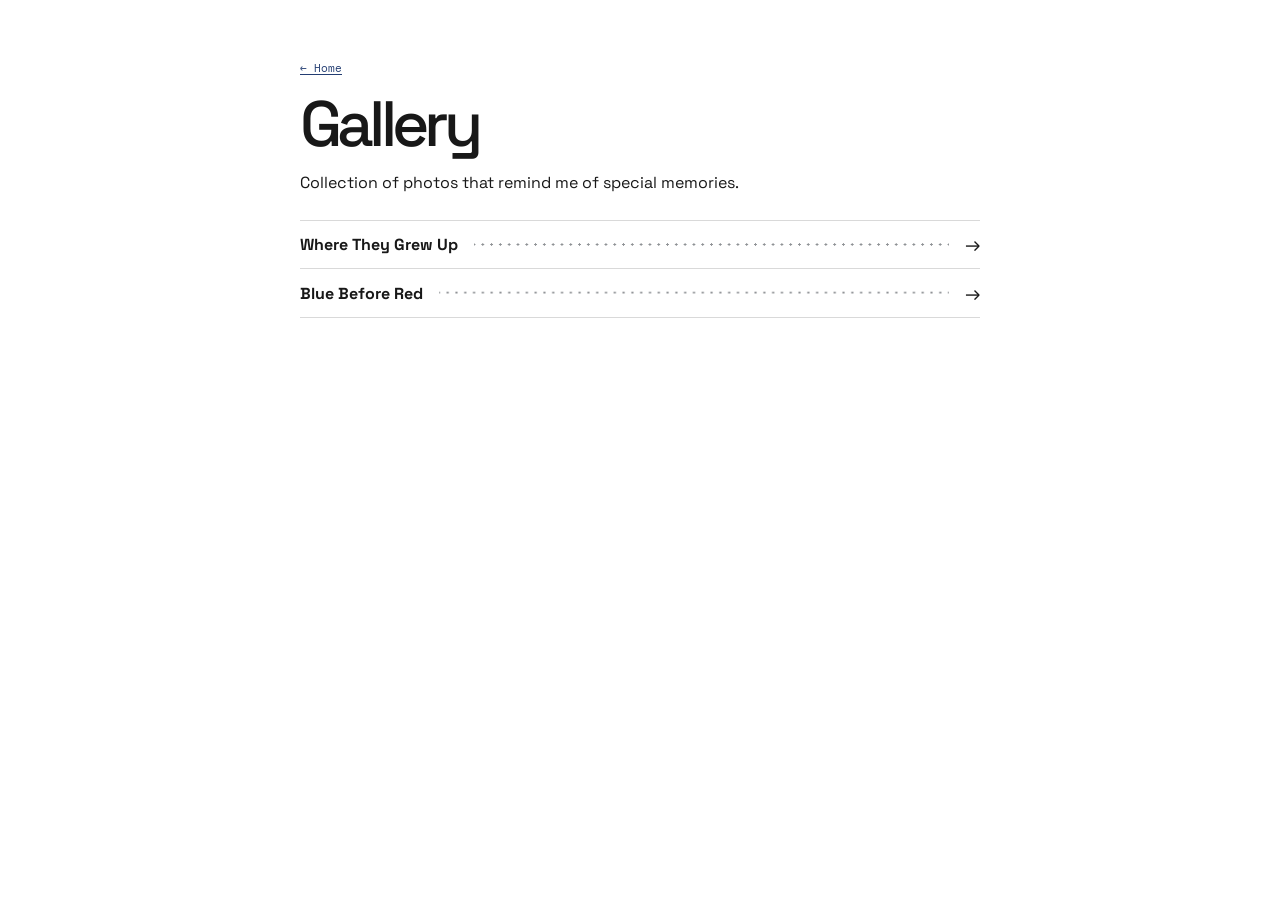
==== gallery.html @ bbd685ac "Gallery description change" ====
<!DOCTYPE html>
<html lang="en">

<head>
  <meta charset="UTF-8">
  <meta name="viewport" content="width=device-width, initial-scale=1.0">
  <title>Gallery | Bobo Lin</title>
  <link rel="icon" type="image/png" href="favicon.png">
  <link rel="apple-touch-icon" href="apple-touch-icon.png">
  <link rel="preconnect" href="https://fonts.googleapis.com">
  <link rel="preconnect" href="https://fonts.gstatic.com" crossorigin>
  <link
    href="https://fonts.googleapis.com/css2?family=Space+Grotesk:wght@400;500;600&family=Space+Mono:wght@400;700&display=swap"
    rel="stylesheet">
  <link rel="stylesheet" href="style.css">
</head>

<body>
  <main>
    <section class="gallery-content">
      <header class="gallery-header">
        <a class="back-link" href="index.html">&larr; Home</a>
        <h1 class="page-title">Gallery</h1>
      </header>

      <p class="gallery-intro">Collection of photos that remind me of special memories.</p>
      <nav class="gallery-list" aria-label="Photo collections">
        <a class="gallery-item" href="gallery/where-they-grew-up.html">
          <span class="gallery-item-title">Where They Grew Up</span>
          <span class="gallery-item-dots" aria-hidden="true"></span>
          <span class="gallery-item-arrow" aria-hidden="true">&rarr;</span>
        </a>
        <a class="gallery-item" href="gallery/blue-before-red.html">
          <span class="gallery-item-title">Blue Before Red</span>
          <span class="gallery-item-dots" aria-hidden="true"></span>
          <span class="gallery-item-arrow" aria-hidden="true">&rarr;</span>
        </a>
      </nav>
    </section>
  </main>
</body>

</html>
---- style.css ----
/* Minimal, readable, and intentionally unbranded. */
:root {
  --ink: #181818;
  --muted: #5f6368;
  --blue: #233d72;
  --line: #d9d9d9;
}

* { box-sizing: border-box; }

body {
  margin: 0;
  min-height: 100vh;
  background: #fff;
  color: var(--ink);
  font-family: "Space Grotesk", Arial, Helvetica, sans-serif;
  font-size: 16px;
}

main { padding: 3.5rem 1.5rem 5rem; }
.tab-content { display: none; }
.tab-content.active { display: block; }
.home-content { max-width: 680px; margin: 0 auto; }
.gallery-content { max-width: 680px; margin: 0 auto; }

.home-header {
  display: flex;
  align-items: baseline;
  justify-content: space-between;
  gap: 2rem;
  margin-bottom: 2.75rem;
}

.page-title {
  margin: 0;
  color: var(--ink);
  font-size: clamp(2.8rem, 7vw, 4rem);
  font-weight: 500;
  letter-spacing: -.075em;
  line-height: .9;
}

.social-links { display: flex; gap: .45rem; color: var(--muted); font-family: "Space Mono", monospace; font-size: .7rem; white-space: nowrap; }
a { color: var(--blue); text-decoration: underline; text-underline-offset: .14em; }
a:hover { color: #0e1e40; }
.gallery-link { font-weight: 500; white-space: nowrap; }
.gallery-link span { display: inline-block; transition: transform .15s ease; }
.gallery-link:hover span { transform: translateX(.2rem); }

.home-body {
  display: grid;
  grid-template-columns: minmax(0, 1fr) 154px;
  gap: 3rem;
  align-items: start;
}
.home-text p { margin: 0; line-height: 1.65; }
.home-text p + p { margin-top: 1rem; }

.sudoku-deco {
  display: grid;
  grid-template-columns: repeat(3, auto);
  gap: 2px;
  padding: 2px;
  background: var(--blue);
  width: fit-content;
  user-select: none;
}
.sudoku-box { display: grid; grid-template-columns: repeat(3, 16px); grid-template-rows: repeat(3, 16px); gap: 1px; background: #aaa; }
.sudoku-cell { display: grid; place-items: center; background: #fff; color: var(--blue); font: .58rem "Space Mono", monospace; transition: opacity .12s ease; }
.sudoku-caption { margin: .45rem 0 0; color: var(--muted); font-size: .68rem; line-height: 1.4; }

.previously { margin-top: 3rem; }
.section-label { margin: 0 0 .7rem; color: var(--blue); font-size: .9rem; font-weight: 700; }
.previously ul { margin: 0; padding: 0; list-style: none; }
.previously li { padding: .85rem 0; border-top: 1px solid var(--line); line-height: 1.5; }
.previously li:last-child { border-bottom: 1px solid var(--line); }
.date { display: inline-block; min-width: 118px; color: var(--muted); font-family: "Space Mono", monospace; font-size: .67rem; }
.role { font-weight: 700; }
.desc { color: #333; }
.stack { color: var(--muted); font-family: "Space Mono", monospace; font-size: .67rem; }

.gallery-header { margin-bottom: 1rem; }
.back-link { display: inline-block; margin-bottom: 1.25rem; font-family: "Space Mono", monospace; font-size: .7rem; }
.collection-nav { display: flex; align-items: center; justify-content: space-between; margin-bottom: 1.25rem; font-family: "Space Mono", monospace; font-size: .7rem; }
.gallery-intro { margin: 0 0 1.5rem; line-height: 1.65; }
.gallery-list { border-top: 1px solid var(--line); }
.gallery-item { display: grid; grid-template-columns: auto minmax(2rem, 1fr) auto; align-items: center; gap: 1rem; padding: .7rem 0; border-bottom: 1px solid var(--line); color: var(--ink); text-decoration: none; }
.gallery-item:hover { color: var(--blue); }
.gallery-item-title { display: block; }
.gallery-item-title { font-weight: 700; }
.gallery-item-dots { height: .7rem; background-image: radial-gradient(circle, var(--muted) 1px, transparent 1.2px); background-position: center; background-repeat: repeat-x; background-size: .55rem .7rem; opacity: .7; }
.gallery-item-meta, .collection-meta { color: var(--muted); font-size: .8rem; }
.gallery-item-meta, .collection-meta { font-family: "Space Mono", monospace; font-size: .67rem; }
.gallery-item-arrow { font-size: 1.2rem; }
.collection-header { margin-bottom: 1.5rem; }
.collection-meta { margin: 0 0 .65rem; }
.collection-header .page-title { margin-bottom: 1rem; }
.collection-intro { max-width: 34rem; margin: 0; color: var(--muted); line-height: 1.6; }
.photo-grid { display: grid; grid-template-columns: repeat(3, minmax(0, 1fr)); align-items: start; gap: .3rem; }
.blue-before-red-grid { align-items: start; }
.blue-before-red-grid .photo-column { display: grid; align-content: start; gap: .3rem; }
.photo-card, .photo-placeholder { display: block; width: 100%; min-height: 250px; margin: 0; overflow: hidden; border: 0; background: #f2f2ef; }
.photo-card { min-height: 0; }
.photo-card img { display: block; width: 100%; height: auto; }
.photo-card-wide { grid-column: span 2; }
.photo-card-crop { align-self: stretch; }
.photo-card-crop img { height: 100%; object-fit: cover; }
.photo-placeholder { display: grid; align-content: center; justify-items: center; gap: .4rem; color: var(--muted); font-family: "Space Mono", monospace; font-size: .7rem; }
.photo-placeholder::before { content: ""; width: 28px; height: 28px; border: 1px solid currentColor; opacity: .55; }
.photo-placeholder-tall { grid-row: span 2; min-height: 508px; }
.photo-placeholder-wide { grid-column: span 2; min-height: 310px; }

@media (max-width: 560px) {
  main { padding: 2.5rem 1.25rem 4rem; }
  .home-header { align-items: flex-start; flex-direction: column; gap: 1rem; margin-bottom: 2.25rem; }
  .home-body { grid-template-columns: 1fr; gap: 2rem; }
  .sudoku-col { width: 154px; }
  .gallery-item { grid-template-columns: auto minmax(2rem, 1fr) auto; gap: .6rem; }
  .gallery-item-meta { grid-column: 1; }
  .gallery-item-arrow { grid-column: auto; grid-row: auto; }
  .photo-grid { grid-template-columns: repeat(2, minmax(0, 1fr)); }
  .blue-before-red-grid { grid-template-columns: repeat(2, minmax(0, 1fr)); }
  .blue-before-red-grid .photo-column:last-child { grid-column: span 2; }
  .photo-card-wide, .photo-placeholder-tall, .photo-placeholder-wide { grid-column: auto; grid-row: auto; min-height: 320px; }
  .photo-card { min-height: 0; }
  .photo-card-wide { grid-column: span 2; }
  .photo-card-crop img { height: auto; }
  .date { display: block; margin-bottom: .2rem; }
  .previously { margin-top: 2.6rem; }
}
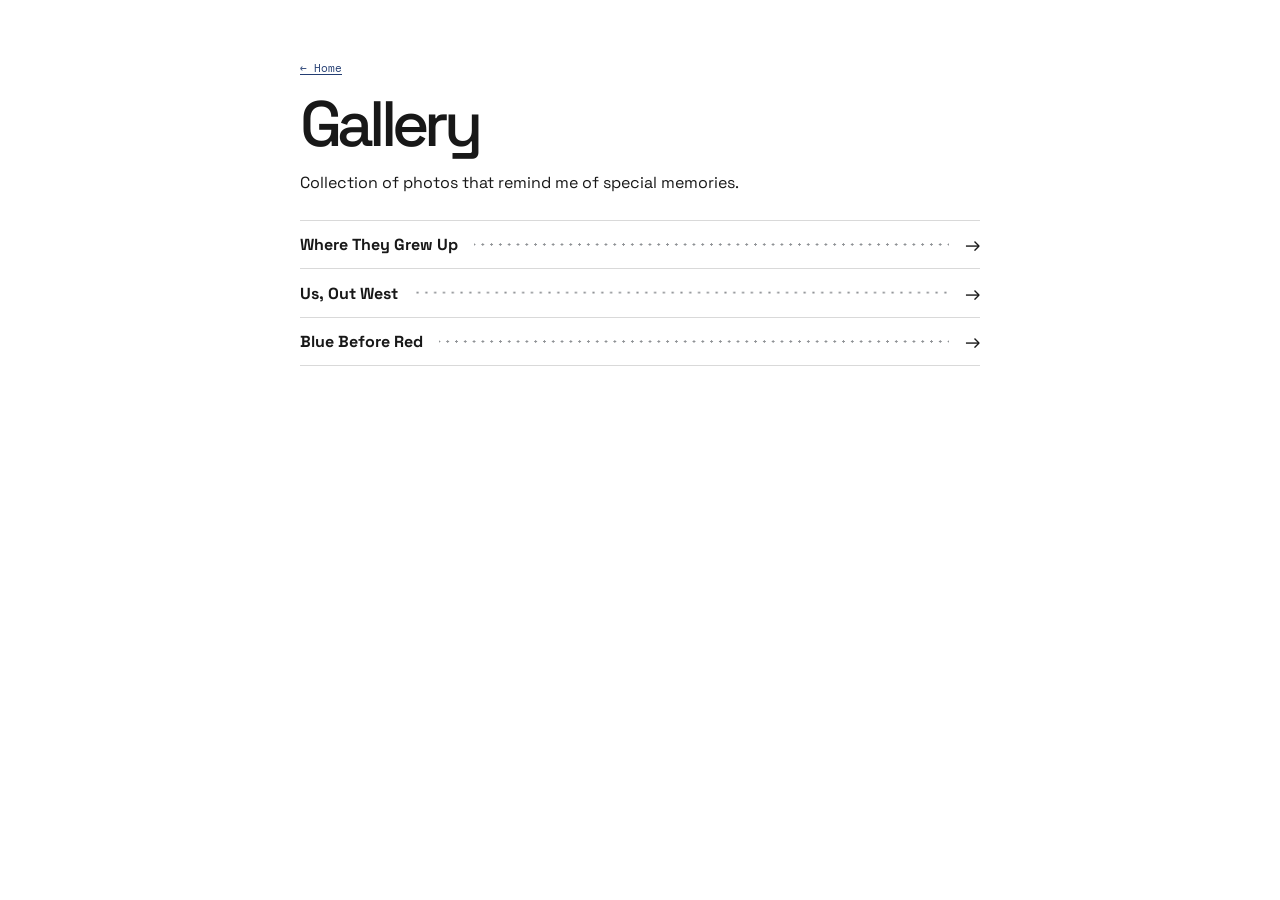
==== commit 493ccb34: "Us, out west" ====
--- a/gallery.html
+++ b/gallery.html
@@ -30,6 +30,11 @@
           <span class="gallery-item-dots" aria-hidden="true"></span>
           <span class="gallery-item-arrow" aria-hidden="true">&rarr;</span>
         </a>
+        <a class="gallery-item" href="gallery/us-out-west.html">
+          <span class="gallery-item-title">Us, Out West</span>
+          <span class="gallery-item-dots" aria-hidden="true"></span>
+          <span class="gallery-item-arrow" aria-hidden="true">&rarr;</span>
+        </a>
         <a class="gallery-item" href="gallery/blue-before-red.html">
           <span class="gallery-item-title">Blue Before Red</span>
           <span class="gallery-item-dots" aria-hidden="true"></span>
--- a/style.css
+++ b/style.css
@@ -97,11 +97,14 @@
 .collection-header .page-title { margin-bottom: 1rem; }
 .collection-intro { max-width: 34rem; margin: 0; color: var(--muted); line-height: 1.6; }
 .photo-grid { display: grid; grid-template-columns: repeat(3, minmax(0, 1fr)); align-items: start; gap: .3rem; }
-.blue-before-red-grid { align-items: start; }
-.blue-before-red-grid .photo-column { display: grid; align-content: start; gap: .3rem; }
+.blue-before-red-grid { align-items: start; gap: .3rem; }
+.photo-grid .photo-column { display: grid; align-content: start; gap: .3rem; }
 .photo-card, .photo-placeholder { display: block; width: 100%; min-height: 250px; margin: 0; overflow: hidden; border: 0; background: #f2f2ef; }
 .photo-card { min-height: 0; }
 .photo-card img { display: block; width: 100%; height: auto; }
+.us-out-west-details { grid-column: 1 / -1; display: grid; grid-template-columns: repeat(3, minmax(0, 1fr)); gap: .3rem; }
+.us-out-west-details .photo-card { aspect-ratio: 4 / 3; }
+.us-out-west-details .photo-card img { height: 100%; object-fit: cover; }
 .photo-card-wide { grid-column: span 2; }
 .photo-card-crop { align-self: stretch; }
 .photo-card-crop img { height: 100%; object-fit: cover; }
@@ -119,8 +122,9 @@
   .gallery-item-meta { grid-column: 1; }
   .gallery-item-arrow { grid-column: auto; grid-row: auto; }
   .photo-grid { grid-template-columns: repeat(2, minmax(0, 1fr)); }
+  .us-out-west-details { grid-template-columns: repeat(2, minmax(0, 1fr)); }
   .blue-before-red-grid { grid-template-columns: repeat(2, minmax(0, 1fr)); }
-  .blue-before-red-grid .photo-column:last-child { grid-column: span 2; }
+  .photo-grid .photo-column:last-child { grid-column: span 2; }
   .photo-card-wide, .photo-placeholder-tall, .photo-placeholder-wide { grid-column: auto; grid-row: auto; min-height: 320px; }
   .photo-card { min-height: 0; }
   .photo-card-wide { grid-column: span 2; }
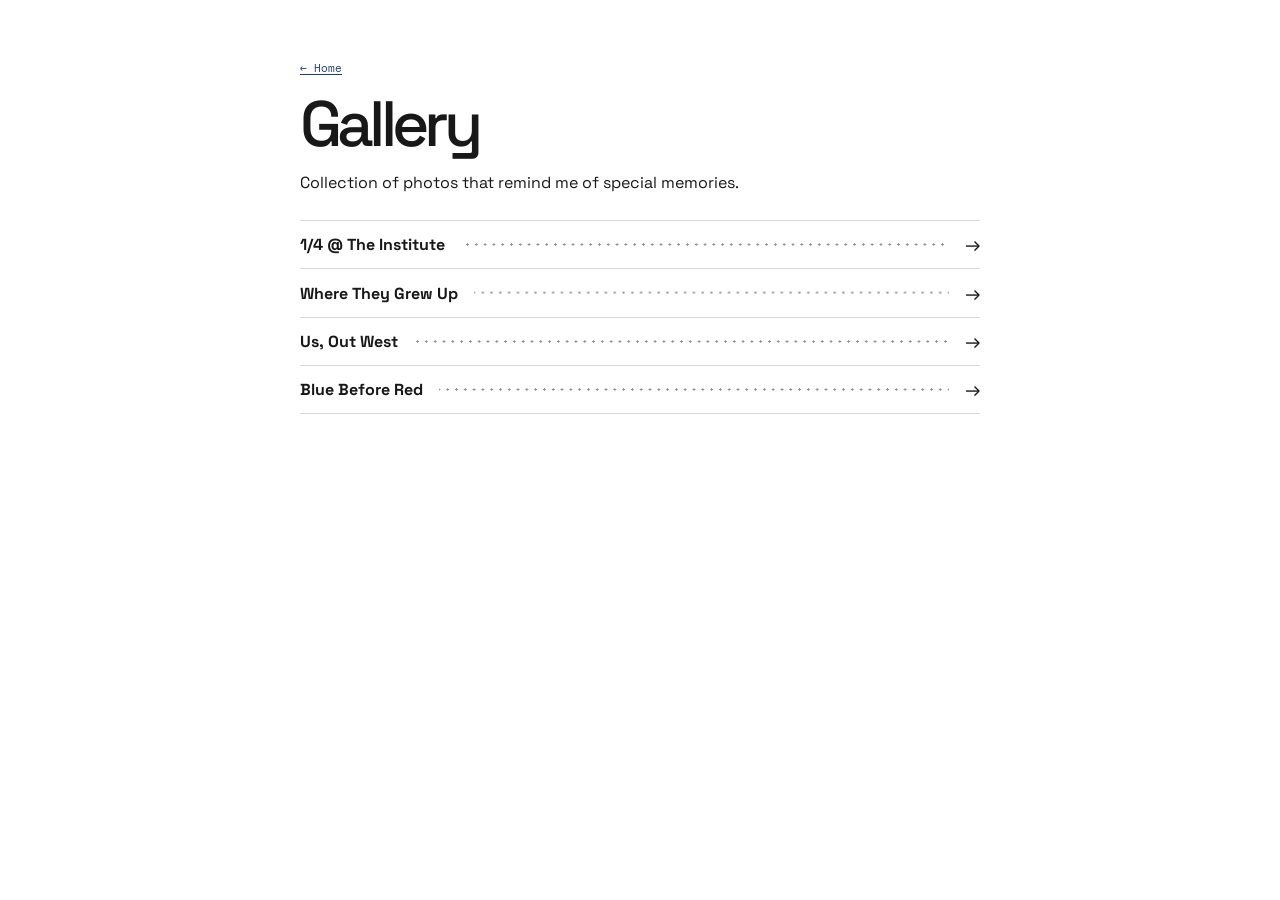
==== commit 6ca9c488: "1/4 at the institute" ====
--- a/gallery.html
+++ b/gallery.html
@@ -25,6 +25,11 @@
 
       <p class="gallery-intro">Collection of photos that remind me of special memories.</p>
       <nav class="gallery-list" aria-label="Photo collections">
+        <a class="gallery-item" href="gallery/one-fourth-at-the-institute.html">
+          <span class="gallery-item-title">1/4 @ The Institute</span>
+          <span class="gallery-item-dots" aria-hidden="true"></span>
+          <span class="gallery-item-arrow" aria-hidden="true">&rarr;</span>
+        </a>
         <a class="gallery-item" href="gallery/where-they-grew-up.html">
           <span class="gallery-item-title">Where They Grew Up</span>
           <span class="gallery-item-dots" aria-hidden="true"></span>
--- a/style.css
+++ b/style.css
@@ -99,6 +99,8 @@
 .photo-grid { display: grid; grid-template-columns: repeat(3, minmax(0, 1fr)); align-items: start; gap: .3rem; }
 .blue-before-red-grid { align-items: start; gap: .3rem; }
 .photo-grid .photo-column { display: grid; align-content: start; gap: .3rem; }
+.photo-grid.institute-grid { grid-template-columns: repeat(3, minmax(0, 1fr)); }
+.photo-card-full { grid-column: 1 / -1; }
 .photo-card, .photo-placeholder { display: block; width: 100%; min-height: 250px; margin: 0; overflow: hidden; border: 0; background: #f2f2ef; }
 .photo-card { min-height: 0; }
 .photo-card img { display: block; width: 100%; height: auto; }
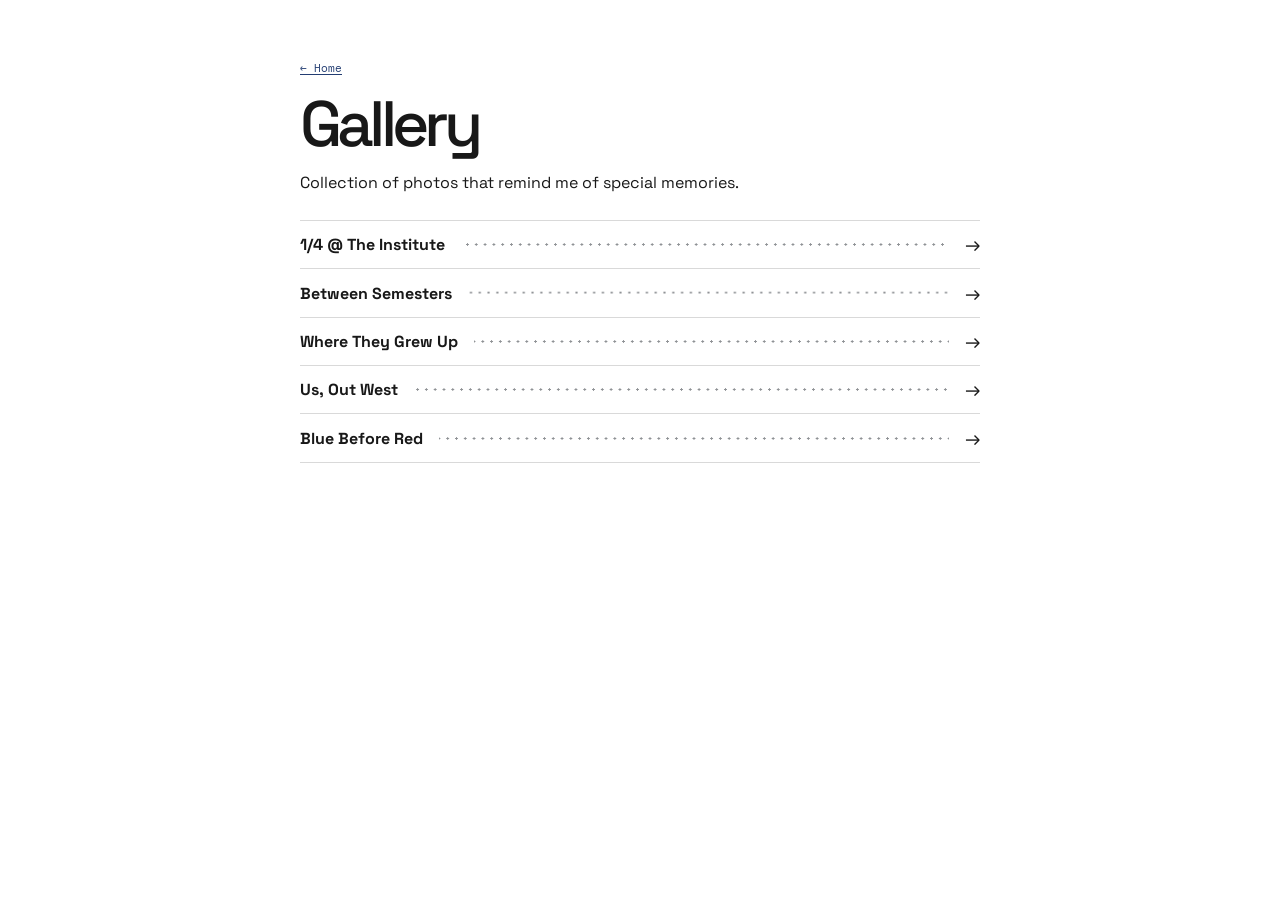
==== commit d998a16b: "Between semesters" ====
--- a/gallery.html
+++ b/gallery.html
@@ -30,6 +30,11 @@
           <span class="gallery-item-dots" aria-hidden="true"></span>
           <span class="gallery-item-arrow" aria-hidden="true">&rarr;</span>
         </a>
+        <a class="gallery-item" href="gallery/between-semesters.html">
+          <span class="gallery-item-title">Between Semesters</span>
+          <span class="gallery-item-dots" aria-hidden="true"></span>
+          <span class="gallery-item-arrow" aria-hidden="true">&rarr;</span>
+        </a>
         <a class="gallery-item" href="gallery/where-they-grew-up.html">
           <span class="gallery-item-title">Where They Grew Up</span>
           <span class="gallery-item-dots" aria-hidden="true"></span>
--- a/style.css
+++ b/style.css
@@ -104,6 +104,9 @@
 .photo-card, .photo-placeholder { display: block; width: 100%; min-height: 250px; margin: 0; overflow: hidden; border: 0; background: #f2f2ef; }
 .photo-card { min-height: 0; }
 .photo-card img { display: block; width: 100%; height: auto; }
+.between-semesters-grid { display: grid; gap: .3rem; }
+.between-semesters-row { display: flex; align-items: start; gap: .3rem; }
+.between-semesters-row .photo-card { flex: var(--photo-ratio) 1 0; min-width: 0; }
 .us-out-west-details { grid-column: 1 / -1; display: grid; grid-template-columns: repeat(3, minmax(0, 1fr)); gap: .3rem; }
 .us-out-west-details .photo-card { aspect-ratio: 4 / 3; }
 .us-out-west-details .photo-card img { height: 100%; object-fit: cover; }
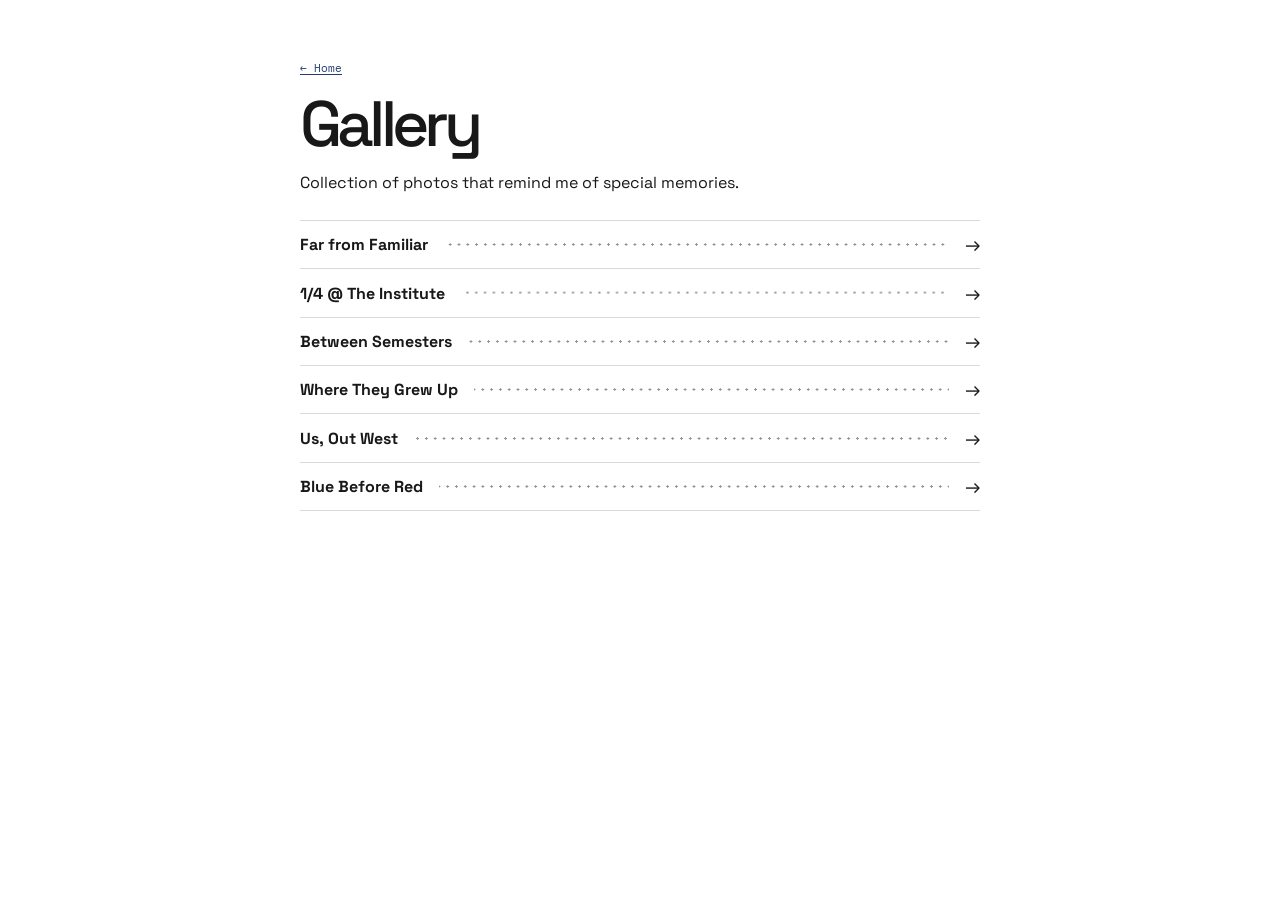
==== commit e759b3ff: "Far from familiar" ====
--- a/gallery.html
+++ b/gallery.html
@@ -25,6 +25,11 @@
 
       <p class="gallery-intro">Collection of photos that remind me of special memories.</p>
       <nav class="gallery-list" aria-label="Photo collections">
+        <a class="gallery-item" href="gallery/far-from-familiar.html">
+          <span class="gallery-item-title">Far from Familiar</span>
+          <span class="gallery-item-dots" aria-hidden="true"></span>
+          <span class="gallery-item-arrow" aria-hidden="true">&rarr;</span>
+        </a>
         <a class="gallery-item" href="gallery/one-fourth-at-the-institute.html">
           <span class="gallery-item-title">1/4 @ The Institute</span>
           <span class="gallery-item-dots" aria-hidden="true"></span>
--- a/style.css
+++ b/style.css
@@ -104,9 +104,11 @@
 .photo-card, .photo-placeholder { display: block; width: 100%; min-height: 250px; margin: 0; overflow: hidden; border: 0; background: #f2f2ef; }
 .photo-card { min-height: 0; }
 .photo-card img { display: block; width: 100%; height: auto; }
-.between-semesters-grid { display: grid; gap: .3rem; }
-.between-semesters-row { display: flex; align-items: start; gap: .3rem; }
-.between-semesters-row .photo-card { flex: var(--photo-ratio) 1 0; min-width: 0; }
+.between-semesters-grid, .justified-photo-grid { display: grid; gap: .3rem; }
+.between-semesters-row, .justified-photo-row { display: flex; align-items: start; gap: .3rem; }
+.between-semesters-row .photo-card, .justified-photo-row .photo-card { flex: var(--photo-ratio) 1 0; min-width: 0; }
+.familiar-feature { display: grid; grid-template-columns: minmax(0, 1fr) minmax(0, 1.86fr); align-items: start; gap: .3rem; }
+.familiar-feature-stack { display: grid; gap: .3rem; }
 .us-out-west-details { grid-column: 1 / -1; display: grid; grid-template-columns: repeat(3, minmax(0, 1fr)); gap: .3rem; }
 .us-out-west-details .photo-card { aspect-ratio: 4 / 3; }
 .us-out-west-details .photo-card img { height: 100%; object-fit: cover; }
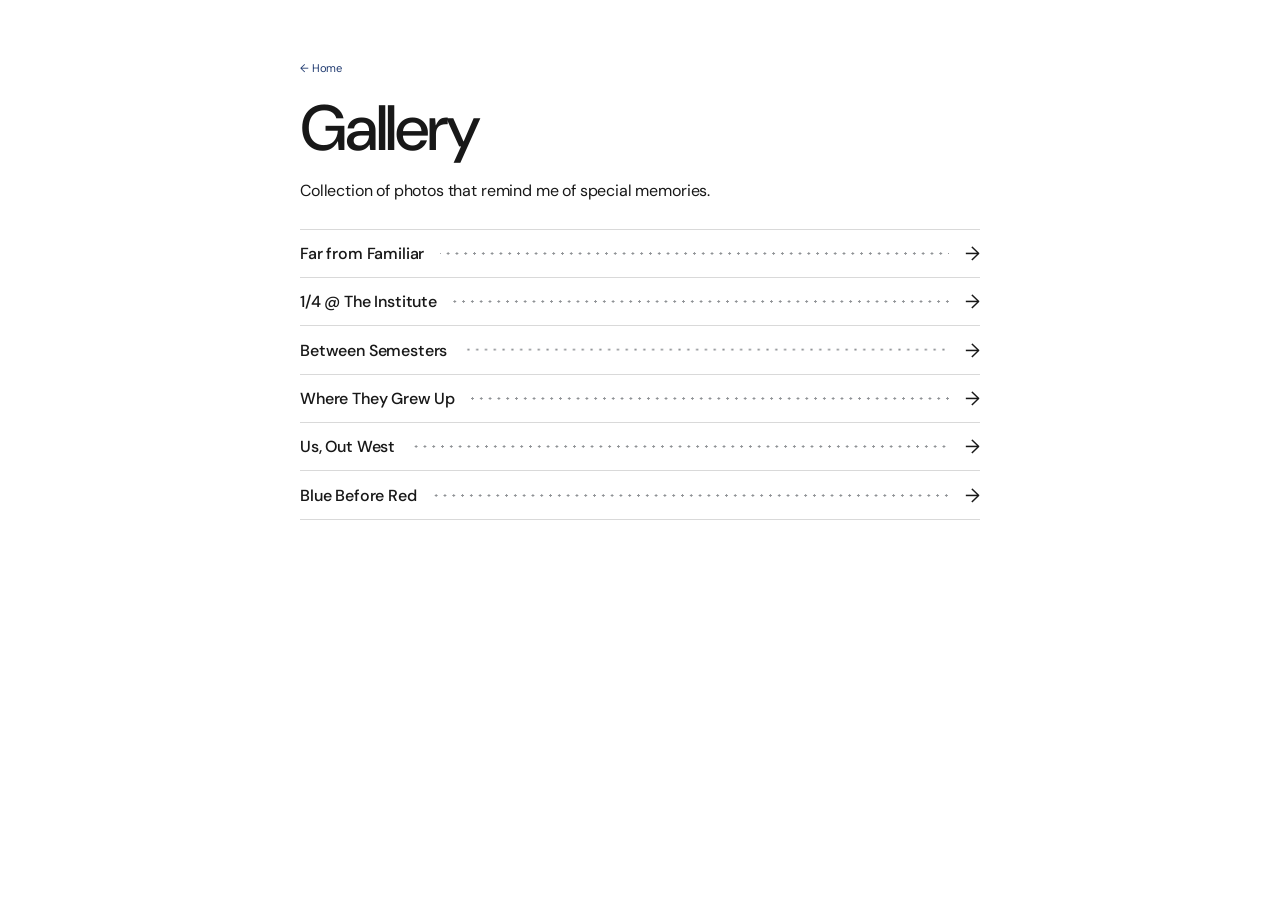
==== commit 79fccd9e: "Changing font" ====
--- a/gallery.html
+++ b/gallery.html
@@ -9,9 +9,7 @@
   <link rel="apple-touch-icon" href="apple-touch-icon.png">
   <link rel="preconnect" href="https://fonts.googleapis.com">
   <link rel="preconnect" href="https://fonts.gstatic.com" crossorigin>
-  <link
-    href="https://fonts.googleapis.com/css2?family=Space+Grotesk:wght@400;500;600&family=Space+Mono:wght@400;700&display=swap"
-    rel="stylesheet">
+  <link href="https://fonts.googleapis.com/css2?family=DM+Sans:wght@400;500;525;600;700&display=swap" rel="stylesheet">
   <link rel="stylesheet" href="style.css">
 </head>
 
--- a/style.css
+++ b/style.css
@@ -1,5 +1,6 @@
 /* Minimal, readable, and intentionally unbranded. */
 :root {
+  --font-sans: "DM Sans", -apple-system, BlinkMacSystemFont, "Segoe UI", Helvetica, Arial, sans-serif;
   --ink: #181818;
   --muted: #5f6368;
   --blue: #233d72;
@@ -13,8 +14,9 @@
   min-height: 100vh;
   background: #fff;
   color: var(--ink);
-  font-family: "Space Grotesk", Arial, Helvetica, sans-serif;
+  font-family: var(--font-sans);
   font-size: 16px;
+  letter-spacing: -.01em;
 }
 
 main { padding: 3.5rem 1.5rem 5rem; }
@@ -36,14 +38,14 @@
   color: var(--ink);
   font-size: clamp(2.8rem, 7vw, 4rem);
   font-weight: 500;
-  letter-spacing: -.075em;
-  line-height: .9;
+  letter-spacing: -.035em;
+  line-height: 1.05;
 }
 
-.social-links { display: flex; gap: .45rem; color: var(--muted); font-family: "Space Mono", monospace; font-size: .7rem; white-space: nowrap; }
-a { color: var(--blue); text-decoration: underline; text-underline-offset: .14em; }
+.social-links { display: flex; gap: .45rem; color: var(--muted); font-family: var(--font-sans); font-size: .7rem; white-space: nowrap; }
+a { color: var(--blue); text-decoration: none; }
 a:hover { color: #0e1e40; }
-.gallery-link { font-weight: 500; white-space: nowrap; }
+.gallery-link { white-space: nowrap; }
 .gallery-link span { display: inline-block; transition: transform .15s ease; }
 .gallery-link:hover span { transform: translateX(.2rem); }
 
@@ -66,31 +68,31 @@
   user-select: none;
 }
 .sudoku-box { display: grid; grid-template-columns: repeat(3, 16px); grid-template-rows: repeat(3, 16px); gap: 1px; background: #aaa; }
-.sudoku-cell { display: grid; place-items: center; background: #fff; color: var(--blue); font: .58rem "Space Mono", monospace; transition: opacity .12s ease; }
+.sudoku-cell { display: grid; place-items: center; background: #fff; color: var(--blue); font: .58rem var(--font-sans); transition: opacity .12s ease; }
 .sudoku-caption { margin: .45rem 0 0; color: var(--muted); font-size: .68rem; line-height: 1.4; }
 
 .previously { margin-top: 3rem; }
 .section-label { margin: 0 0 .7rem; color: var(--blue); font-size: .9rem; font-weight: 700; }
 .previously ul { margin: 0; padding: 0; list-style: none; }
-.previously li { padding: .85rem 0; border-top: 1px solid var(--line); line-height: 1.5; }
+.previously li { display: grid; grid-template-columns: 118px minmax(0, 1fr); column-gap: .25rem; align-items: baseline; padding: .85rem 0; border-top: 1px solid var(--line); line-height: 1.5; }
 .previously li:last-child { border-bottom: 1px solid var(--line); }
-.date { display: inline-block; min-width: 118px; color: var(--muted); font-family: "Space Mono", monospace; font-size: .67rem; }
-.role { font-weight: 700; }
-.desc { color: #333; }
-.stack { color: var(--muted); font-family: "Space Mono", monospace; font-size: .67rem; }
+.date { display: inline-block; min-width: 118px; color: var(--muted); font-family: var(--font-sans); font-size: .67rem; }
+.role { font-weight: 525; }
+.desc { display: block; grid-column: 2; color: #333; }
+.stack { color: var(--muted); font-family: var(--font-sans); font-size: .67rem; }
 
 .gallery-header { margin-bottom: 1rem; }
-.back-link { display: inline-block; margin-bottom: 1.25rem; font-family: "Space Mono", monospace; font-size: .7rem; }
-.collection-nav { display: flex; align-items: center; justify-content: space-between; margin-bottom: 1.25rem; font-family: "Space Mono", monospace; font-size: .7rem; }
+.back-link { display: inline-block; margin-bottom: 1.25rem; font-family: var(--font-sans); font-size: .7rem; }
+.collection-nav { display: flex; align-items: center; justify-content: space-between; margin-bottom: 1.25rem; font-family: var(--font-sans); font-size: .7rem; }
 .gallery-intro { margin: 0 0 1.5rem; line-height: 1.65; }
 .gallery-list { border-top: 1px solid var(--line); }
 .gallery-item { display: grid; grid-template-columns: auto minmax(2rem, 1fr) auto; align-items: center; gap: 1rem; padding: .7rem 0; border-bottom: 1px solid var(--line); color: var(--ink); text-decoration: none; }
 .gallery-item:hover { color: var(--blue); }
 .gallery-item-title { display: block; }
-.gallery-item-title { font-weight: 700; }
+.gallery-item-title { font-weight: 525; }
 .gallery-item-dots { height: .7rem; background-image: radial-gradient(circle, var(--muted) 1px, transparent 1.2px); background-position: center; background-repeat: repeat-x; background-size: .55rem .7rem; opacity: .7; }
 .gallery-item-meta, .collection-meta { color: var(--muted); font-size: .8rem; }
-.gallery-item-meta, .collection-meta { font-family: "Space Mono", monospace; font-size: .67rem; }
+.gallery-item-meta, .collection-meta { font-family: var(--font-sans); font-size: .67rem; }
 .gallery-item-arrow { font-size: 1.2rem; }
 .collection-header { margin-bottom: 1.5rem; }
 .collection-meta { margin: 0 0 .65rem; }
@@ -115,7 +117,7 @@
 .photo-card-wide { grid-column: span 2; }
 .photo-card-crop { align-self: stretch; }
 .photo-card-crop img { height: 100%; object-fit: cover; }
-.photo-placeholder { display: grid; align-content: center; justify-items: center; gap: .4rem; color: var(--muted); font-family: "Space Mono", monospace; font-size: .7rem; }
+.photo-placeholder { display: grid; align-content: center; justify-items: center; gap: .4rem; color: var(--muted); font-family: var(--font-sans); font-size: .7rem; }
 .photo-placeholder::before { content: ""; width: 28px; height: 28px; border: 1px solid currentColor; opacity: .55; }
 .photo-placeholder-tall { grid-row: span 2; min-height: 508px; }
 .photo-placeholder-wide { grid-column: span 2; min-height: 310px; }
@@ -136,6 +138,8 @@
   .photo-card { min-height: 0; }
   .photo-card-wide { grid-column: span 2; }
   .photo-card-crop img { height: auto; }
+  .previously li { grid-template-columns: minmax(0, 1fr); }
+  .desc { grid-column: 1; }
   .date { display: block; margin-bottom: .2rem; }
   .previously { margin-top: 2.6rem; }
 }
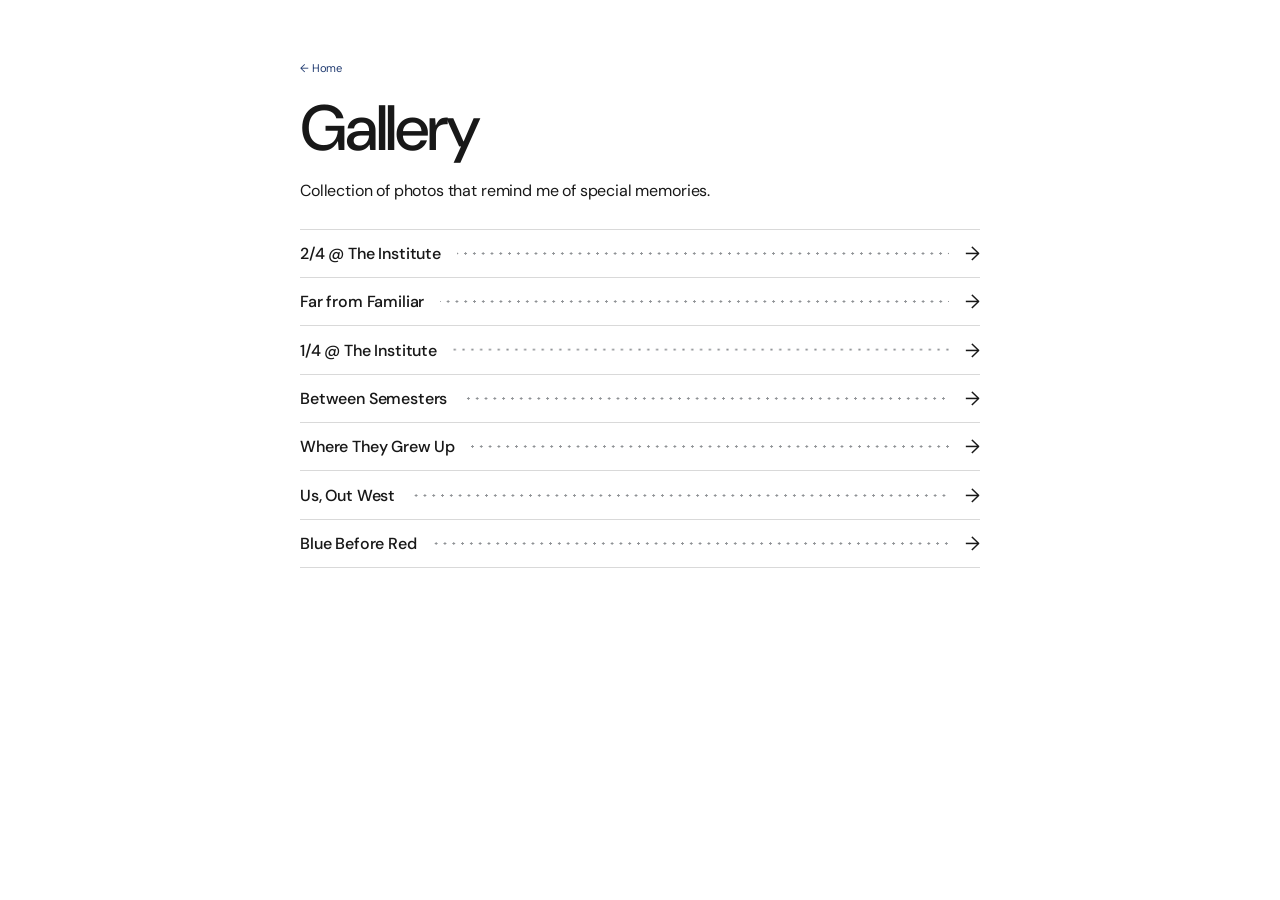
==== commit 176c9b74: "2/4" ====
--- a/gallery.html
+++ b/gallery.html
@@ -23,6 +23,11 @@
 
       <p class="gallery-intro">Collection of photos that remind me of special memories.</p>
       <nav class="gallery-list" aria-label="Photo collections">
+        <a class="gallery-item" href="gallery/two-fourths-at-the-institute.html">
+          <span class="gallery-item-title">2/4 @ The Institute</span>
+          <span class="gallery-item-dots" aria-hidden="true"></span>
+          <span class="gallery-item-arrow" aria-hidden="true">&rarr;</span>
+        </a>
         <a class="gallery-item" href="gallery/far-from-familiar.html">
           <span class="gallery-item-title">Far from Familiar</span>
           <span class="gallery-item-dots" aria-hidden="true"></span>
--- a/style.css
+++ b/style.css
@@ -7,7 +7,9 @@
   --line: #d9d9d9;
 }
 
-* { box-sizing: border-box; }
+* {
+  box-sizing: border-box;
+}
 
 body {
   margin: 0;
@@ -19,11 +21,27 @@
   letter-spacing: -.01em;
 }
 
-main { padding: 3.5rem 1.5rem 5rem; }
-.tab-content { display: none; }
-.tab-content.active { display: block; }
-.home-content { max-width: 680px; margin: 0 auto; }
-.gallery-content { max-width: 680px; margin: 0 auto; }
+main {
+  padding: 3.5rem 1.5rem 5rem;
+}
+
+.tab-content {
+  display: none;
+}
+
+.tab-content.active {
+  display: block;
+}
+
+.home-content {
+  max-width: 680px;
+  margin: 0 auto;
+}
+
+.gallery-content {
+  max-width: 680px;
+  margin: 0 auto;
+}
 
 .home-header {
   display: flex;
@@ -42,12 +60,36 @@
   line-height: 1.05;
 }
 
-.social-links { display: flex; gap: .45rem; color: var(--muted); font-family: var(--font-sans); font-size: .7rem; white-space: nowrap; }
-a { color: var(--blue); text-decoration: none; }
-a:hover { color: #0e1e40; }
-.gallery-link { white-space: nowrap; }
-.gallery-link span { display: inline-block; transition: transform .15s ease; }
-.gallery-link:hover span { transform: translateX(.2rem); }
+.social-links {
+  display: flex;
+  gap: .45rem;
+  color: var(--muted);
+  font-family: var(--font-sans);
+  font-size: .8rem;
+  white-space: nowrap;
+}
+
+a {
+  color: var(--blue);
+  text-decoration: none;
+}
+
+a:hover {
+  color: #0e1e40;
+}
+
+.gallery-link {
+  white-space: nowrap;
+}
+
+.gallery-link span {
+  display: inline-block;
+  transition: transform .15s ease;
+}
+
+.gallery-link:hover span {
+  transform: translateX(.2rem);
+}
 
 .home-body {
   display: grid;
@@ -55,8 +97,15 @@
   gap: 3rem;
   align-items: start;
 }
-.home-text p { margin: 0; line-height: 1.65; }
-.home-text p + p { margin-top: 1rem; }
+
+.home-text p {
+  margin: 0;
+  line-height: 1.65;
+}
+
+.home-text p+p {
+  margin-top: 1rem;
+}
 
 .sudoku-deco {
   display: grid;
@@ -67,79 +116,402 @@
   width: fit-content;
   user-select: none;
 }
-.sudoku-box { display: grid; grid-template-columns: repeat(3, 16px); grid-template-rows: repeat(3, 16px); gap: 1px; background: #aaa; }
-.sudoku-cell { display: grid; place-items: center; background: #fff; color: var(--blue); font: .58rem var(--font-sans); transition: opacity .12s ease; }
-.sudoku-caption { margin: .45rem 0 0; color: var(--muted); font-size: .68rem; line-height: 1.4; }
-
-.previously { margin-top: 3rem; }
-.section-label { margin: 0 0 .7rem; color: var(--blue); font-size: .9rem; font-weight: 700; }
-.previously ul { margin: 0; padding: 0; list-style: none; }
-.previously li { display: grid; grid-template-columns: 118px minmax(0, 1fr); column-gap: .25rem; align-items: baseline; padding: .85rem 0; border-top: 1px solid var(--line); line-height: 1.5; }
-.previously li:last-child { border-bottom: 1px solid var(--line); }
-.date { display: inline-block; min-width: 118px; color: var(--muted); font-family: var(--font-sans); font-size: .67rem; }
-.role { font-weight: 525; }
-.desc { display: block; grid-column: 2; color: #333; }
-.stack { color: var(--muted); font-family: var(--font-sans); font-size: .67rem; }
-
-.gallery-header { margin-bottom: 1rem; }
-.back-link { display: inline-block; margin-bottom: 1.25rem; font-family: var(--font-sans); font-size: .7rem; }
-.collection-nav { display: flex; align-items: center; justify-content: space-between; margin-bottom: 1.25rem; font-family: var(--font-sans); font-size: .7rem; }
-.gallery-intro { margin: 0 0 1.5rem; line-height: 1.65; }
-.gallery-list { border-top: 1px solid var(--line); }
-.gallery-item { display: grid; grid-template-columns: auto minmax(2rem, 1fr) auto; align-items: center; gap: 1rem; padding: .7rem 0; border-bottom: 1px solid var(--line); color: var(--ink); text-decoration: none; }
-.gallery-item:hover { color: var(--blue); }
-.gallery-item-title { display: block; }
-.gallery-item-title { font-weight: 525; }
-.gallery-item-dots { height: .7rem; background-image: radial-gradient(circle, var(--muted) 1px, transparent 1.2px); background-position: center; background-repeat: repeat-x; background-size: .55rem .7rem; opacity: .7; }
-.gallery-item-meta, .collection-meta { color: var(--muted); font-size: .8rem; }
-.gallery-item-meta, .collection-meta { font-family: var(--font-sans); font-size: .67rem; }
-.gallery-item-arrow { font-size: 1.2rem; }
-.collection-header { margin-bottom: 1.5rem; }
-.collection-meta { margin: 0 0 .65rem; }
-.collection-header .page-title { margin-bottom: 1rem; }
-.collection-intro { max-width: 34rem; margin: 0; color: var(--muted); line-height: 1.6; }
-.photo-grid { display: grid; grid-template-columns: repeat(3, minmax(0, 1fr)); align-items: start; gap: .3rem; }
-.blue-before-red-grid { align-items: start; gap: .3rem; }
-.photo-grid .photo-column { display: grid; align-content: start; gap: .3rem; }
-.photo-grid.institute-grid { grid-template-columns: repeat(3, minmax(0, 1fr)); }
-.photo-card-full { grid-column: 1 / -1; }
-.photo-card, .photo-placeholder { display: block; width: 100%; min-height: 250px; margin: 0; overflow: hidden; border: 0; background: #f2f2ef; }
-.photo-card { min-height: 0; }
-.photo-card img { display: block; width: 100%; height: auto; }
-.between-semesters-grid, .justified-photo-grid { display: grid; gap: .3rem; }
-.between-semesters-row, .justified-photo-row { display: flex; align-items: start; gap: .3rem; }
-.between-semesters-row .photo-card, .justified-photo-row .photo-card { flex: var(--photo-ratio) 1 0; min-width: 0; }
-.familiar-feature { display: grid; grid-template-columns: minmax(0, 1fr) minmax(0, 1.86fr); align-items: start; gap: .3rem; }
-.familiar-feature-stack { display: grid; gap: .3rem; }
-.us-out-west-details { grid-column: 1 / -1; display: grid; grid-template-columns: repeat(3, minmax(0, 1fr)); gap: .3rem; }
-.us-out-west-details .photo-card { aspect-ratio: 4 / 3; }
-.us-out-west-details .photo-card img { height: 100%; object-fit: cover; }
-.photo-card-wide { grid-column: span 2; }
-.photo-card-crop { align-self: stretch; }
-.photo-card-crop img { height: 100%; object-fit: cover; }
-.photo-placeholder { display: grid; align-content: center; justify-items: center; gap: .4rem; color: var(--muted); font-family: var(--font-sans); font-size: .7rem; }
-.photo-placeholder::before { content: ""; width: 28px; height: 28px; border: 1px solid currentColor; opacity: .55; }
-.photo-placeholder-tall { grid-row: span 2; min-height: 508px; }
-.photo-placeholder-wide { grid-column: span 2; min-height: 310px; }
+
+.sudoku-box {
+  display: grid;
+  grid-template-columns: repeat(3, 16px);
+  grid-template-rows: repeat(3, 16px);
+  gap: 1px;
+  background: #aaa;
+}
+
+.sudoku-cell {
+  display: grid;
+  place-items: center;
+  background: #fff;
+  color: var(--blue);
+  font: .58rem var(--font-sans);
+  transition: opacity .12s ease;
+}
+
+.sudoku-caption {
+  margin: .45rem 0 0;
+  color: var(--muted);
+  font-size: .68rem;
+  line-height: 1.4;
+}
+
+.previously {
+  margin-top: 3rem;
+}
+
+.section-label {
+  margin: 0 0 .7rem;
+  color: var(--blue);
+  font-size: .9rem;
+  font-weight: 700;
+}
+
+.previously ul {
+  margin: 0;
+  padding: 0;
+  list-style: none;
+}
+
+.previously li {
+  display: grid;
+  grid-template-columns: 118px minmax(0, 1fr);
+  column-gap: .25rem;
+  align-items: baseline;
+  padding: .5rem 0;
+  border-top: 1px solid var(--line);
+  line-height: 1.5;
+}
+
+.previously li:last-child {
+  border-bottom: 1px solid var(--line);
+}
+
+.date {
+  display: inline-block;
+  min-width: 118px;
+  color: var(--muted);
+  font-family: var(--font-sans);
+  font-size: .67rem;
+}
+
+.role {
+  font-weight: 525;
+}
+
+.desc {
+  display: block;
+  grid-column: 2;
+  color: #333;
+}
+
+.stack {
+  color: var(--muted);
+  font-family: var(--font-sans);
+  font-size: .67rem;
+}
+
+.gallery-header {
+  margin-bottom: 1rem;
+}
+
+.back-link {
+  display: inline-block;
+  margin-bottom: 1.25rem;
+  font-family: var(--font-sans);
+  font-size: .7rem;
+}
+
+.collection-nav {
+  display: flex;
+  align-items: center;
+  justify-content: space-between;
+  margin-bottom: 1.25rem;
+  font-family: var(--font-sans);
+  font-size: .7rem;
+}
+
+.gallery-intro {
+  margin: 0 0 1.5rem;
+  line-height: 1.65;
+}
+
+.gallery-list {
+  border-top: 1px solid var(--line);
+}
+
+.gallery-item {
+  display: grid;
+  grid-template-columns: auto minmax(2rem, 1fr) auto;
+  align-items: center;
+  gap: 1rem;
+  padding: .7rem 0;
+  border-bottom: 1px solid var(--line);
+  color: var(--ink);
+  text-decoration: none;
+}
+
+.gallery-item:hover {
+  color: var(--blue);
+}
+
+.gallery-item-title {
+  display: block;
+}
+
+.gallery-item-title {
+  font-weight: 525;
+}
+
+.gallery-item-dots {
+  height: .7rem;
+  background-image: radial-gradient(circle, var(--muted) 1px, transparent 1.2px);
+  background-position: center;
+  background-repeat: repeat-x;
+  background-size: .55rem .7rem;
+  opacity: .7;
+}
+
+.gallery-item-meta,
+.collection-meta {
+  color: var(--muted);
+  font-size: .8rem;
+}
+
+.gallery-item-meta,
+.collection-meta {
+  font-family: var(--font-sans);
+  font-size: .67rem;
+}
+
+.gallery-item-arrow {
+  font-size: 1.2rem;
+}
+
+.collection-header {
+  margin-bottom: 1.5rem;
+}
+
+.collection-meta {
+  margin: 0 0 .65rem;
+}
+
+.collection-header .page-title {
+  margin-bottom: 1rem;
+}
+
+.collection-intro {
+  max-width: 34rem;
+  margin: 0;
+  color: var(--muted);
+  line-height: 1.6;
+}
+
+.photo-grid {
+  display: grid;
+  grid-template-columns: repeat(3, minmax(0, 1fr));
+  align-items: start;
+  gap: .3rem;
+}
+
+.blue-before-red-grid {
+  align-items: start;
+  gap: .3rem;
+}
+
+.photo-grid .photo-column {
+  display: grid;
+  align-content: start;
+  gap: .3rem;
+}
+
+.photo-grid.institute-grid {
+  grid-template-columns: repeat(3, minmax(0, 1fr));
+}
+
+.photo-card-full {
+  grid-column: 1 / -1;
+}
+
+.photo-card,
+.photo-placeholder {
+  display: block;
+  width: 100%;
+  min-height: 250px;
+  margin: 0;
+  overflow: hidden;
+  border: 0;
+  background: #f2f2ef;
+}
+
+.photo-card {
+  min-height: 0;
+}
+
+.photo-card img {
+  display: block;
+  width: 100%;
+  height: auto;
+}
+
+.between-semesters-grid,
+.justified-photo-grid {
+  display: grid;
+  gap: .3rem;
+}
+
+.between-semesters-row,
+.justified-photo-row {
+  display: flex;
+  align-items: start;
+  gap: .3rem;
+}
+
+.between-semesters-row .photo-card,
+.justified-photo-row .photo-card {
+  flex: var(--photo-ratio) 1 0;
+  min-width: 0;
+}
+
+.familiar-feature {
+  display: grid;
+  grid-template-columns: minmax(0, 1fr) minmax(0, 1.86fr);
+  align-items: start;
+  gap: .3rem;
+}
+
+.familiar-feature-stack {
+  display: grid;
+  gap: .3rem;
+}
+
+.us-out-west-details {
+  grid-column: 1 / -1;
+  display: grid;
+  grid-template-columns: repeat(3, minmax(0, 1fr));
+  gap: .3rem;
+}
+
+.us-out-west-details .photo-card {
+  aspect-ratio: 4 / 3;
+}
+
+.us-out-west-details .photo-card img {
+  height: 100%;
+  object-fit: cover;
+}
+
+.photo-card-wide {
+  grid-column: span 2;
+}
+
+.photo-card-crop {
+  align-self: stretch;
+}
+
+.photo-card-crop img {
+  height: 100%;
+  object-fit: cover;
+}
+
+.photo-placeholder {
+  display: grid;
+  align-content: center;
+  justify-items: center;
+  gap: .4rem;
+  color: var(--muted);
+  font-family: var(--font-sans);
+  font-size: .7rem;
+}
+
+.photo-placeholder::before {
+  content: "";
+  width: 28px;
+  height: 28px;
+  border: 1px solid currentColor;
+  opacity: .55;
+}
+
+.photo-placeholder-tall {
+  grid-row: span 2;
+  min-height: 508px;
+}
+
+.photo-placeholder-wide {
+  grid-column: span 2;
+  min-height: 310px;
+}
 
 @media (max-width: 560px) {
-  main { padding: 2.5rem 1.25rem 4rem; }
-  .home-header { align-items: flex-start; flex-direction: column; gap: 1rem; margin-bottom: 2.25rem; }
-  .home-body { grid-template-columns: 1fr; gap: 2rem; }
-  .sudoku-col { width: 154px; }
-  .gallery-item { grid-template-columns: auto minmax(2rem, 1fr) auto; gap: .6rem; }
-  .gallery-item-meta { grid-column: 1; }
-  .gallery-item-arrow { grid-column: auto; grid-row: auto; }
-  .photo-grid { grid-template-columns: repeat(2, minmax(0, 1fr)); }
-  .us-out-west-details { grid-template-columns: repeat(2, minmax(0, 1fr)); }
-  .blue-before-red-grid { grid-template-columns: repeat(2, minmax(0, 1fr)); }
-  .photo-grid .photo-column:last-child { grid-column: span 2; }
-  .photo-card-wide, .photo-placeholder-tall, .photo-placeholder-wide { grid-column: auto; grid-row: auto; min-height: 320px; }
-  .photo-card { min-height: 0; }
-  .photo-card-wide { grid-column: span 2; }
-  .photo-card-crop img { height: auto; }
-  .previously li { grid-template-columns: minmax(0, 1fr); }
-  .desc { grid-column: 1; }
-  .date { display: block; margin-bottom: .2rem; }
-  .previously { margin-top: 2.6rem; }
-}
+  main {
+    padding: 2.5rem 1.25rem 4rem;
+  }
+
+  .home-header {
+    align-items: flex-start;
+    flex-direction: column;
+    gap: 1rem;
+    margin-bottom: 2.25rem;
+  }
+
+  .home-body {
+    grid-template-columns: 1fr;
+    gap: 2rem;
+  }
+
+  .sudoku-col {
+    width: 154px;
+  }
+
+  .gallery-item {
+    grid-template-columns: auto minmax(2rem, 1fr) auto;
+    gap: .6rem;
+  }
+
+  .gallery-item-meta {
+    grid-column: 1;
+  }
+
+  .gallery-item-arrow {
+    grid-column: auto;
+    grid-row: auto;
+  }
+
+  .photo-grid {
+    grid-template-columns: repeat(2, minmax(0, 1fr));
+  }
+
+  .us-out-west-details {
+    grid-template-columns: repeat(2, minmax(0, 1fr));
+  }
+
+  .blue-before-red-grid {
+    grid-template-columns: repeat(2, minmax(0, 1fr));
+  }
+
+  .photo-grid .photo-column:last-child {
+    grid-column: span 2;
+  }
+
+  .photo-card-wide,
+  .photo-placeholder-tall,
+  .photo-placeholder-wide {
+    grid-column: auto;
+    grid-row: auto;
+    min-height: 320px;
+  }
+
+  .photo-card {
+    min-height: 0;
+  }
+
+  .photo-card-wide {
+    grid-column: span 2;
+  }
+
+  .photo-card-crop img {
+    height: auto;
+  }
+
+  .previously li {
+    grid-template-columns: minmax(0, 1fr);
+  }
+
+  .desc {
+    grid-column: 1;
+  }
+
+  .date {
+    display: block;
+    margin-bottom: .2rem;
+  }
+
+  .previously {
+    margin-top: 2.6rem;
+  }
+}
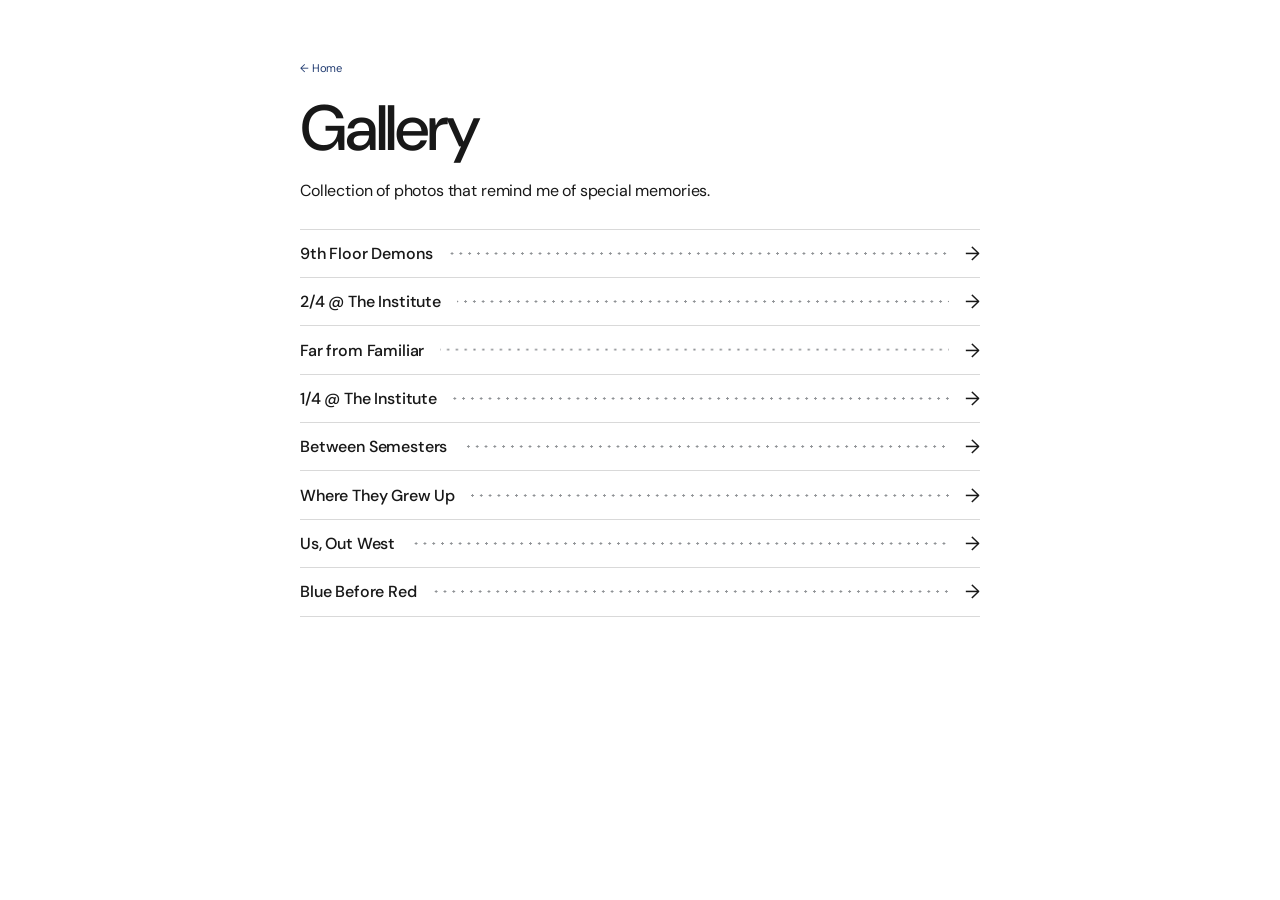
==== commit d4bce094: "9th floor demons" ====
--- a/gallery.html
+++ b/gallery.html
@@ -23,6 +23,11 @@
 
       <p class="gallery-intro">Collection of photos that remind me of special memories.</p>
       <nav class="gallery-list" aria-label="Photo collections">
+        <a class="gallery-item" href="gallery/9th-floor-demons.html">
+          <span class="gallery-item-title">9th Floor Demons</span>
+          <span class="gallery-item-dots" aria-hidden="true"></span>
+          <span class="gallery-item-arrow" aria-hidden="true">&rarr;</span>
+        </a>
         <a class="gallery-item" href="gallery/two-fourths-at-the-institute.html">
           <span class="gallery-item-title">2/4 @ The Institute</span>
           <span class="gallery-item-dots" aria-hidden="true"></span>
